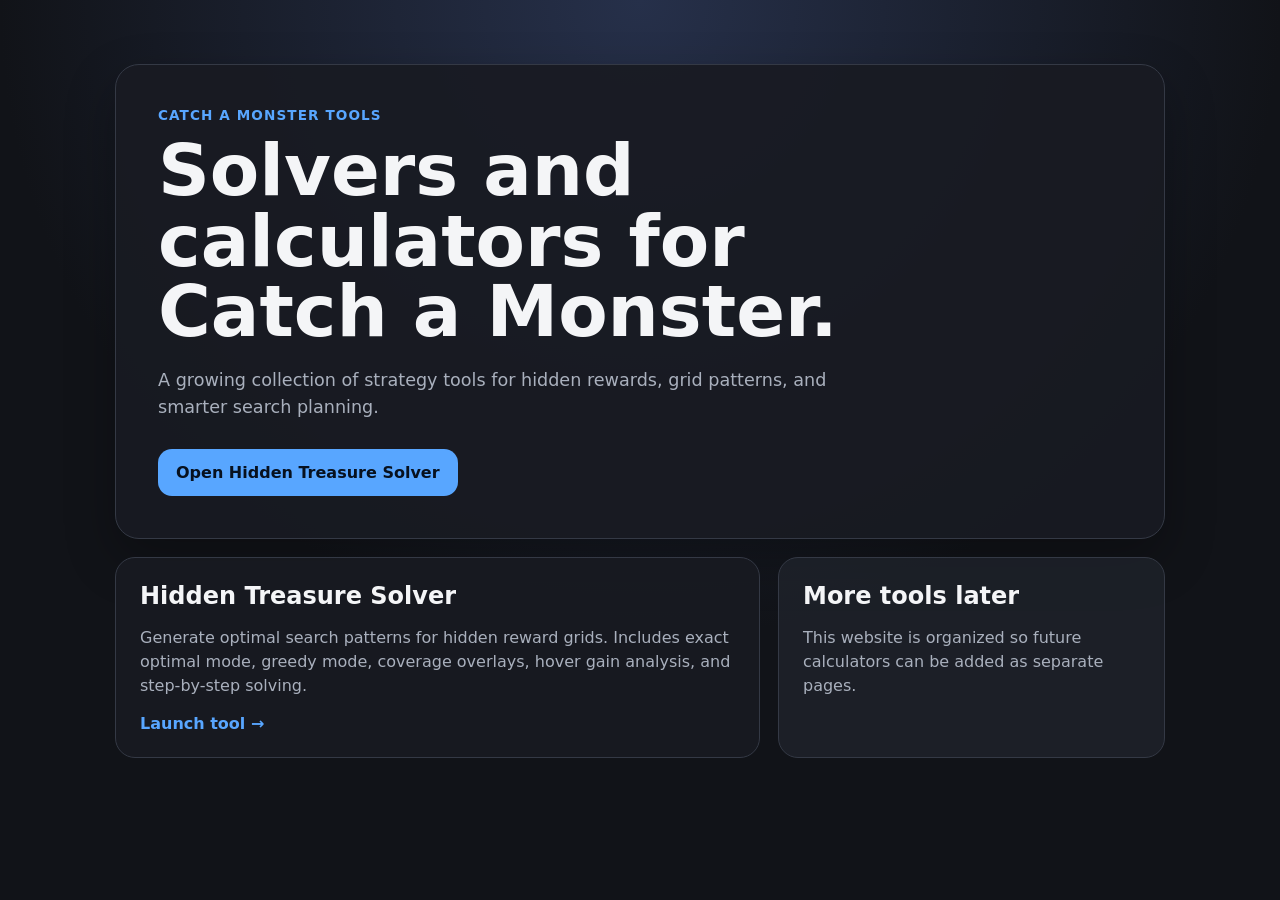
==== index.html @ a7e7ce63 "Initial website upload" ====
<!doctype html>
<html lang="en">
<head>
  <meta charset="utf-8" />
  <meta name="viewport" content="width=device-width, initial-scale=1" />
  <title>Catch a Monster Tools</title>
  <link rel="stylesheet" href="style.css" />
</head>
<body>
  <main class="home">
    <section class="hero">
      <p class="eyebrow">Catch a Monster Tools</p>
      <h1>Solvers and calculators for Catch a Monster.</h1>
      <p class="sub">
        A growing collection of strategy tools for hidden rewards, grid patterns,
        and smarter search planning.
      </p>
      <a class="button" href="./tools/treasure-solver/">Open Hidden Treasure Solver</a>
    </section>

    <section class="cards">
      <article class="card">
        <h2>Hidden Treasure Solver</h2>
        <p>
          Generate optimal search patterns for hidden reward grids. Includes exact optimal mode,
          greedy mode, coverage overlays, hover gain analysis, and step-by-step solving.
        </p>
        <a href="./tools/treasure-solver/">Launch tool →</a>
      </article>

      <article class="card muted">
        <h2>More tools later</h2>
        <p>
          This website is organized so future calculators can be added as separate pages.
        </p>
      </article>
    </section>
  </main>
</body>
</html>
---- style.css ----
:root {
  --bg: #111318;
  --panel: #181b22;
  --text: #f4f5f7;
  --muted: #a9b0bd;
  --border: #343945;
  --accent: #58a6ff;
}

* { box-sizing: border-box; }

body {
  margin: 0;
  min-height: 100vh;
  font-family: system-ui, -apple-system, Segoe UI, Roboto, Arial, sans-serif;
  color: var(--text);
  background: radial-gradient(circle at top, #26304a, var(--bg) 58%);
}

.home {
  width: min(1050px, calc(100vw - 32px));
  margin: 0 auto;
  padding: 64px 0;
}

.hero {
  padding: 42px;
  border: 1px solid var(--border);
  border-radius: 24px;
  background: rgba(24, 27, 34, 0.92);
  box-shadow: 0 20px 50px rgba(0,0,0,.28);
}

.eyebrow {
  margin: 0 0 12px;
  color: var(--accent);
  font-weight: 800;
  letter-spacing: .08em;
  text-transform: uppercase;
  font-size: .85rem;
}

h1 {
  margin: 0;
  max-width: 780px;
  font-size: clamp(2.1rem, 6vw, 4.5rem);
  line-height: .98;
}

.sub {
  max-width: 680px;
  margin: 20px 0 28px;
  color: var(--muted);
  font-size: 1.1rem;
  line-height: 1.55;
}

.button {
  display: inline-block;
  padding: 14px 18px;
  border-radius: 14px;
  background: var(--accent);
  color: #07111f;
  font-weight: 900;
  text-decoration: none;
}

.cards {
  display: grid;
  grid-template-columns: 1.25fr .75fr;
  gap: 18px;
  margin-top: 18px;
}

.card {
  padding: 24px;
  border: 1px solid var(--border);
  border-radius: 20px;
  background: rgba(24, 27, 34, 0.88);
}

.card h2 {
  margin: 0 0 10px;
}

.card p {
  color: var(--muted);
  line-height: 1.5;
}

.card a {
  color: var(--accent);
  font-weight: 800;
  text-decoration: none;
}

.muted {
  background: rgba(32, 36, 45, 0.72);
}

@media (max-width: 760px) {
  .home { padding: 24px 0; }
  .hero { padding: 26px; }
  .cards { grid-template-columns: 1fr; }
}
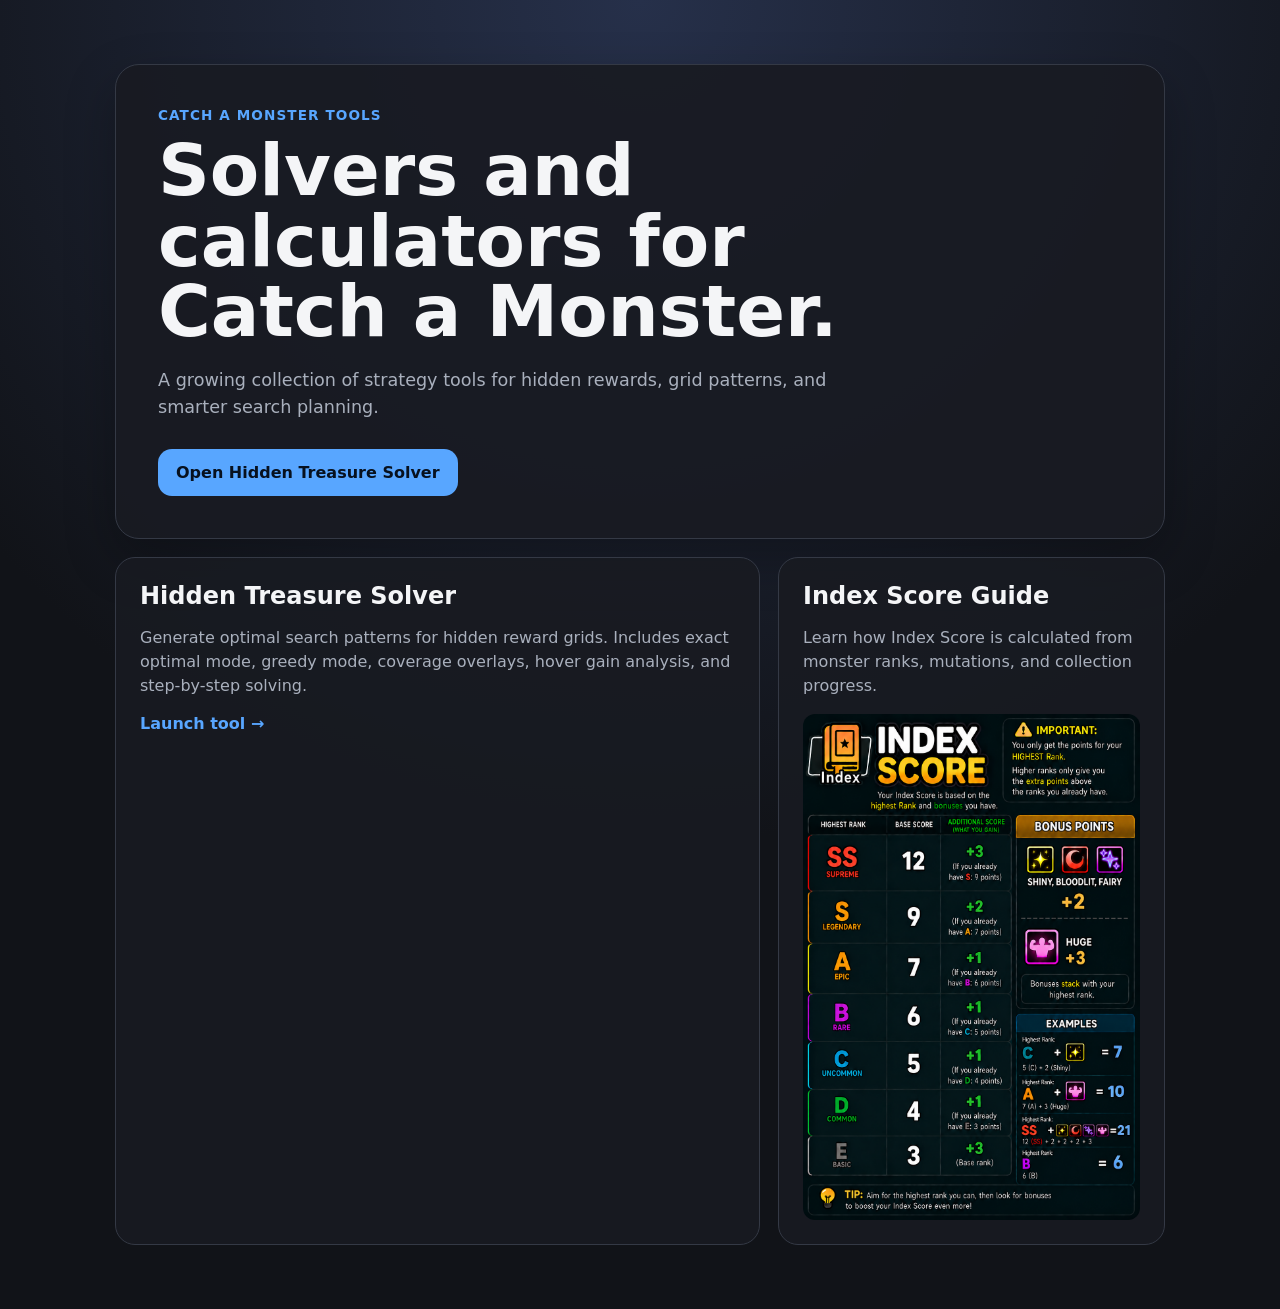
==== commit dddf6b12: "Update index.html" ====
--- a/index.html
+++ b/index.html
@@ -10,29 +10,50 @@
   <main class="home">
     <section class="hero">
       <p class="eyebrow">Catch a Monster Tools</p>
+
       <h1>Solvers and calculators for Catch a Monster.</h1>
+
       <p class="sub">
         A growing collection of strategy tools for hidden rewards, grid patterns,
         and smarter search planning.
       </p>
-      <a class="button" href="./tools/treasure-solver/">Open Hidden Treasure Solver</a>
+
+      <a class="button" href="./tools/treasure-solver/">
+        Open Hidden Treasure Solver
+      </a>
     </section>
 
     <section class="cards">
       <article class="card">
         <h2>Hidden Treasure Solver</h2>
+
         <p>
-          Generate optimal search patterns for hidden reward grids. Includes exact optimal mode,
-          greedy mode, coverage overlays, hover gain analysis, and step-by-step solving.
+          Generate optimal search patterns for hidden reward grids. Includes exact
+          optimal mode, greedy mode, coverage overlays, hover gain analysis, and
+          step-by-step solving.
         </p>
+
         <a href="./tools/treasure-solver/">Launch tool →</a>
       </article>
 
-      <article class="card muted">
-        <h2>More tools later</h2>
+      <article class="card">
+        <h2>Index Score Guide</h2>
+
         <p>
-          This website is organized so future calculators can be added as separate pages.
+          Learn how Index Score is calculated from monster ranks, mutations,
+          and collection progress.
         </p>
+
+        <img
+          src="./index-score-guide.png"
+          alt="Catch a Monster Index Score Guide"
+          style="
+            width: 100%;
+            margin-top: 1rem;
+            border-radius: 12px;
+            display: block;
+          "
+        />
       </article>
     </section>
   </main>
